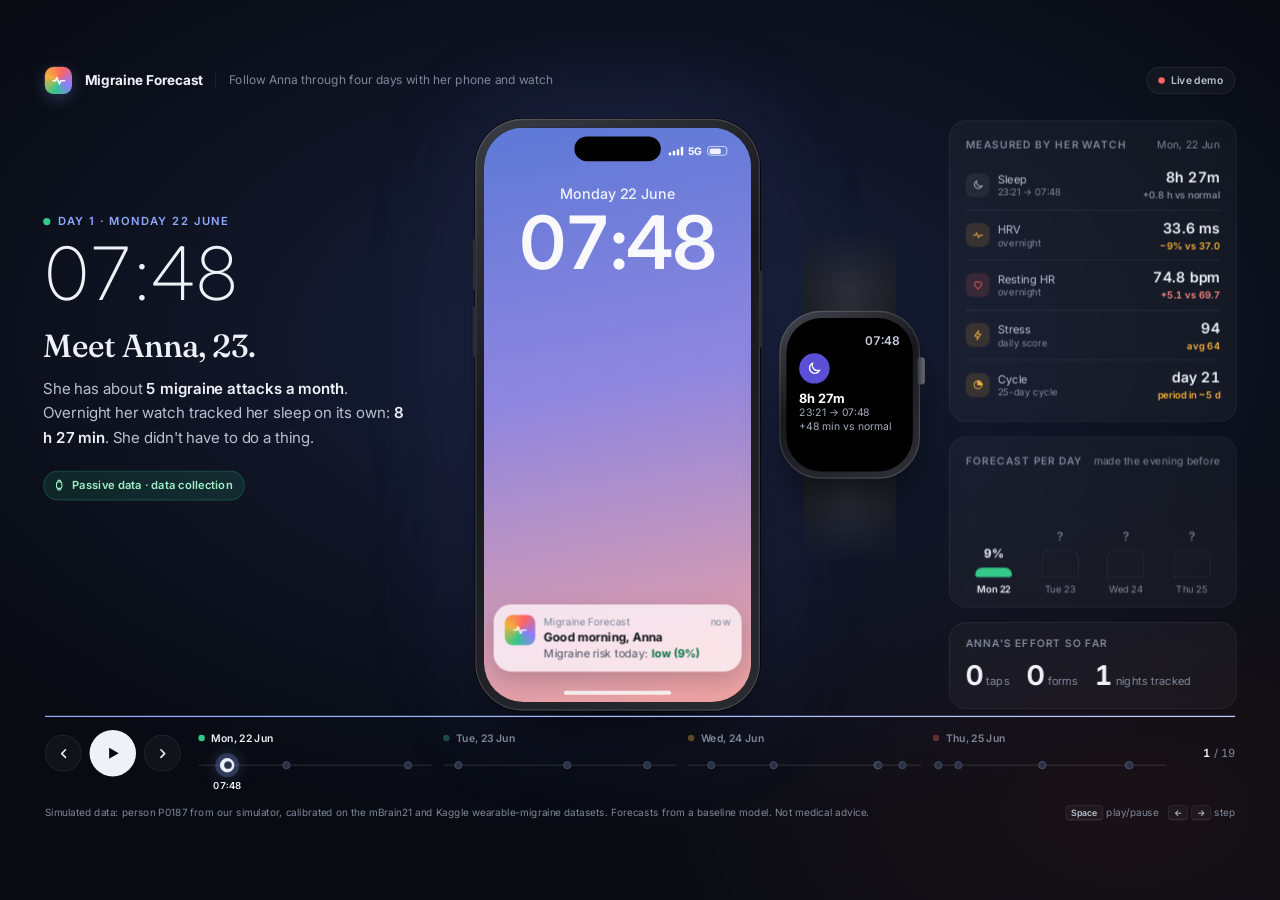
==== demo/index.html @ 8b575ec5 "Add interactive 'follow Anna' live demo (demo/) Four-day story (2026-06-22 to 06-25) of simulated pe" ====
<!DOCTYPE html>
<html lang="en">
<head>
<meta charset="utf-8">
<meta name="viewport" content="width=device-width, initial-scale=1">
<title>Follow Anna – Migraine Forecast demo</title>
<link rel="preconnect" href="https://fonts.googleapis.com">
<link rel="preconnect" href="https://fonts.gstatic.com" crossorigin>
<link href="https://fonts.googleapis.com/css2?family=Inter:wght@300;400;500;600;700;800&family=Fraunces:opsz,wght@9..144,400;9..144,500&display=swap" rel="stylesheet">
<style>
:root {
  /* stage (dark) */
  --bg: #080b12; --panel: rgba(255,255,255,.035); --panel-line: rgba(255,255,255,.08);
  --tx: #eef1f7; --tx-2: #b9c0cf; --tx-3: #7f889b; --accent: #8fa8ff;
  /* risk scale */
  --low: #34c88a; --mod: #f4b13e; --high: #ff6461;
  /* app (light) */
  --app-bg: #f4f5f9; --card: #ffffff; --ink: #11141b; --ink-2: #4b5263; --ink-3: #7c8496; --line: #e7e9f0;
  --brand: #4f63e6; --brand-soft: #e9ecff;
  --low-ink: #0b7247; --low-soft: #def5ea; --mod-ink: #8a5800; --mod-soft: #fdf0d6; --high-ink: #b4231d; --high-soft: #fde4e2;
  --ease: cubic-bezier(.2,.8,.2,1);
  --spring: cubic-bezier(.34,1.4,.5,1);
}
* { box-sizing: border-box; }
html, body { margin: 0; height: 100%; }
body {
  background: radial-gradient(1200px 700px at 50% 38%, #18203a 0%, rgba(8,11,18,0) 70%),
              radial-gradient(800px 500px at 88% 90%, rgba(255,100,97,.07), transparent 70%), var(--bg);
  color: var(--tx); font: 16px/1.45 Inter, -apple-system, BlinkMacSystemFont, "Segoe UI", system-ui, sans-serif;
  overflow: hidden; -webkit-font-smoothing: antialiased;
}
button { font: inherit; color: inherit; }
.i { width: 1em; height: 1em; fill: none; stroke: currentColor; stroke-width: 2; stroke-linecap: round; stroke-linejoin: round; flex: none; }
.num-t { font-variant-numeric: tabular-nums; }

/* ---------- Stage layout (designed at 1600x1000, scaled to fit) ---------- */
#stage {
  position: absolute; left: 50%; top: 50%; width: 1600px; height: 1000px;
  transform: translate(-50%, -50%) scale(var(--s, 1)); display: grid; grid-template-rows: 76px 1fr 168px;
}
header.top { display: flex; align-items: center; gap: 16px; padding: 0 56px; }
.logo { width: 34px; height: 34px; border-radius: 11px; display: grid; place-items: center; font-size: 19px; color: #fff;
  background: conic-gradient(from 200deg, var(--low), var(--mod), var(--high), #8f7bff, var(--low)); box-shadow: 0 6px 20px rgba(143,168,255,.25); }
.logo .i { stroke-width: 2.4; }
.brand { font-weight: 700; font-size: 17px; letter-spacing: -.01em; }
.brand-sub { color: var(--tx-3); font-size: 15px; padding-left: 16px; border-left: 1px solid var(--panel-line); }
.top .spacer { flex: 1; }
.live { display: inline-flex; align-items: center; gap: 8px; font-size: 13px; font-weight: 600; color: var(--tx-2);
  padding: 7px 14px; border-radius: 99px; background: var(--panel); border: 1px solid var(--panel-line); }
.live i { width: 8px; height: 8px; border-radius: 50%; background: var(--high); box-shadow: 0 0 0 0 rgba(255,100,97,.6); animation: pulse 2s infinite; }
@keyframes pulse { 70% { box-shadow: 0 0 0 9px rgba(255,100,97,0); } 100% { box-shadow: 0 0 0 0 rgba(255,100,97,0); } }

main { display: grid; grid-template-columns: 470px 590px 360px; gap: 36px; padding: 0 54px; align-items: center; min-height: 0; }

/* ---------- Narrator ---------- */
.narrator { align-self: start; padding-top: 128px; }
.kicker { display: flex; align-items: center; gap: 10px; font-size: 14px; font-weight: 600; letter-spacing: .12em; text-transform: uppercase; color: var(--accent); }
.kicker .dot { width: 9px; height: 9px; border-radius: 50%; background: var(--c, var(--low)); transition: background .6s; }
.clock { font-size: 92px; font-weight: 200; letter-spacing: -.04em; line-height: 1; margin: 10px 0 22px; font-variant-numeric: tabular-nums; }
.cap-title { font-family: Fraunces, Georgia, serif; font-weight: 500; font-size: 40px; line-height: 1.12; letter-spacing: -.015em; margin: 0 0 16px; text-wrap: balance; }
.cap-body { font-size: 19px; line-height: 1.6; color: var(--tx-2); margin: 0; max-width: 450px; text-wrap: pretty; }
.cap-body b { color: var(--tx); font-weight: 600; }
.tag { display: inline-flex; align-items: center; gap: 8px; margin-top: 26px; padding: 7px 14px 7px 11px; border-radius: 99px; font-size: 14px; font-weight: 600;
  background: rgba(143,168,255,.12); color: #c9d4ff; border: 1px solid rgba(143,168,255,.22); }
.tag.edge { background: rgba(52,200,138,.12); color: #9ff0c9; border-color: rgba(52,200,138,.28); }
.tag .i { font-size: 16px; }
.swap { animation: capIn .7s var(--ease) both; }
.swap.d1 { animation-delay: .06s; } .swap.d2 { animation-delay: .14s; } .swap.d3 { animation-delay: .22s; }
@keyframes capIn { from { opacity: 0; transform: translateY(14px); filter: blur(4px); } to { opacity: 1; transform: none; filter: none; } }

/* ---------- Devices ---------- */
.devices { position: relative; height: 760px; }
.phone {
  position: absolute; left: 34px; top: 10px; width: 356px; height: 740px; border-radius: 60px; padding: 11px;
  background: linear-gradient(145deg, #3a3c44, #17181c 40%, #2a2b31);
  box-shadow: inset 0 0 0 1.5px rgba(255,255,255,.14), 0 0 0 1px #050506, 0 50px 90px -30px rgba(0,0,0,.85), 0 0 140px rgba(110,130,255,.16);
}
.phone::before, .phone::after { content: ""; position: absolute; width: 4px; border-radius: 2px; background: #2c2d33; }
.phone::before { left: -3px; top: 150px; height: 64px; box-shadow: 0 84px 0 #2c2d33; }
.phone::after { right: -3px; top: 190px; height: 96px; }
.screen { position: relative; width: 100%; height: 100%; border-radius: 49px; overflow: hidden; background: #000; isolation: isolate; }
.island { position: absolute; top: 11px; left: 50%; transform: translateX(-50%); width: 108px; height: 31px; border-radius: 20px; background: #000; z-index: 30; }
.layer { position: absolute; inset: 0; display: flex; flex-direction: column; transition: opacity .55s var(--ease), transform .55s var(--ease), filter .55s; }
.layer.enter { opacity: 0; transform: translateY(18px) scale(.985); filter: blur(3px); }
.layer.leave { opacity: 0; transform: scale(.97); filter: blur(3px); }

.watch { position: absolute; right: 0; top: 250px; width: 176px; height: 210px; }
.strap { position: absolute; left: 30px; width: 116px; height: 120px; background: linear-gradient(90deg, #1d1f26, #2b2e38 50%, #1d1f26); }
.strap { -webkit-mask-image: linear-gradient(var(--m)); mask-image: linear-gradient(var(--m)); }
.strap.t { --m: to top, #000 40%, transparent; top: -104px; border-radius: 20px 20px 6px 6px; } .strap.b { --m: to bottom, #000 40%, transparent; bottom: -104px; border-radius: 6px 6px 20px 20px; }
.watch-body { position: absolute; inset: 0; border-radius: 52px; padding: 9px; background: linear-gradient(150deg, #44464e, #18191d 45%, #303137);
  box-shadow: inset 0 0 0 1.5px rgba(255,255,255,.14), 0 30px 60px -20px rgba(0,0,0,.8); }
.crown { position: absolute; right: -6px; top: 58px; width: 9px; height: 34px; border-radius: 4px; background: linear-gradient(90deg, #3a3b42, #6a6c75); }
.wscreen { position: relative; width: 100%; height: 100%; border-radius: 44px; background: #000; overflow: hidden; color: #fff; }
.wl { position: absolute; inset: 0; padding: 18px 16px; display: flex; flex-direction: column; transition: opacity .5s var(--ease), transform .5s var(--ease); }
.wl.enter { opacity: 0; transform: scale(.92); } .wl.leave { opacity: 0; transform: scale(1.04); }
.watch.buzz .watch-body { animation: buzz .5s 2; }
@keyframes buzz { 0%,100% { transform: none; } 20% { transform: translateX(-3px) rotate(-.6deg); } 40% { transform: translateX(3px) rotate(.6deg); } 60% { transform: translateX(-2px); } 80% { transform: translateX(2px); } }
.device-cap { position: absolute; font-size: 12px; color: var(--tx-3); letter-spacing: .1em; text-transform: uppercase; font-weight: 600; }

/* ---------- Signals panel ---------- */
.signals { align-self: center; display: flex; flex-direction: column; gap: 18px; }
.panel { background: var(--panel); border: 1px solid var(--panel-line); border-radius: 22px; padding: 20px 20px 14px; backdrop-filter: blur(10px); }
.panel h3 { margin: 0; font-size: 13px; font-weight: 600; letter-spacing: .1em; text-transform: uppercase; color: var(--tx-3); }
.panel .ph { display: flex; justify-content: space-between; align-items: baseline; margin-bottom: 10px; }
.panel .ph span { font-size: 13px; color: var(--tx-3); }
.srow { display: grid; grid-template-columns: 30px 1fr auto; align-items: center; gap: 10px; padding: 9px 0; border-top: 1px solid var(--panel-line); }
.srow:first-of-type { border-top: 0; }
.srow .ic { width: 30px; height: 30px; border-radius: 9px; display: grid; place-items: center; background: rgba(255,255,255,.06); color: var(--tx-2); font-size: 15px; }
.srow .lab { font-size: 14px; color: var(--tx-2); line-height: 1.25; }
.srow .lab small { display: block; font-size: 12px; color: var(--tx-3); }
.srow .val { text-align: right; font-size: 18px; font-weight: 600; font-variant-numeric: tabular-nums; }
.srow .val small { display: block; font-size: 12px; font-weight: 600; color: var(--tx-3); }
.srow.warn .ic { background: rgba(244,177,62,.14); color: var(--mod); }
.srow.warn .val small { color: var(--mod); }
.srow.bad .ic { background: rgba(255,100,97,.14); color: var(--high); }
.srow.bad .val small { color: #ff8a87; }
.bars4 { display: grid; grid-template-columns: repeat(4, 1fr); gap: 12px; align-items: end; height: 150px; padding-top: 6px; }
.b4 { display: flex; flex-direction: column; align-items: center; gap: 6px; height: 100%; justify-content: flex-end; position: relative; }
.b4 .bar { width: 100%; max-width: 46px; border-radius: 10px 10px 4px 4px; background: var(--c); height: var(--h); transition: height .9s var(--ease), background .6s; min-height: 4px; }
.b4.unk .bar { background: transparent; border: 1.5px dashed rgba(255,255,255,.18); height: 34px; }
.b4 .pv { font-size: 15px; font-weight: 700; font-variant-numeric: tabular-nums; }
.b4.unk .pv { color: var(--tx-3); font-weight: 500; }
.b4 .dl { font-size: 12px; color: var(--tx-3); }
.b4.cur .dl { color: var(--tx); font-weight: 600; }
.b4 .mig { position: absolute; top: -4px; font-size: 11px; font-weight: 700; color: #fff; background: var(--high); border-radius: 99px; padding: 2px 7px; animation: pop .5s var(--spring) both; }
@keyframes pop { from { transform: scale(.4); opacity: 0; } }

/* ---------- Controls / timeline ---------- */
footer.ctl { position: relative; padding: 18px 56px 0; display: flex; flex-direction: column; gap: 14px; }
.prog { position: absolute; left: 56px; right: 56px; top: 0; height: 2px; background: rgba(255,255,255,.07); border-radius: 2px; overflow: hidden; }
.prog i { display: block; height: 100%; width: 0; background: linear-gradient(90deg, var(--accent), #c1ccff); }
.prog i.run { animation: fill var(--dur) linear forwards; }
.paused .prog i.run { animation-play-state: paused; }
@keyframes fill { to { width: 100%; } }
.ctl-row { display: flex; align-items: center; gap: 22px; }
.btns { display: flex; gap: 10px; align-items: center; }
.cbtn { width: 46px; height: 46px; border-radius: 50%; border: 1px solid var(--panel-line); background: var(--panel); display: grid; place-items: center; cursor: pointer; font-size: 19px; color: var(--tx); transition: background .2s, transform .15s; }
.cbtn:hover { background: rgba(255,255,255,.09); } .cbtn:active { transform: scale(.94); }
.cbtn.play { width: 58px; height: 58px; font-size: 22px; background: var(--tx); color: var(--bg); border: 0; }
.cbtn.play:hover { background: #fff; }
.cbtn .i { stroke-width: 2.4; }
.cbtn.play .i { fill: currentColor; stroke: none; }
.timeline { flex: 1; display: grid; grid-template-columns: repeat(4, 1fr); gap: 14px; }
.tday { position: relative; }
.tday .th { display: flex; align-items: center; gap: 8px; font-size: 13px; color: var(--tx-3); font-weight: 600; margin-bottom: 12px; transition: color .3s; }
.tday.on .th { color: var(--tx); }
.tday .th i { width: 8px; height: 8px; border-radius: 50%; background: var(--c); opacity: .35; transition: opacity .4s; }
.tday.known .th i { opacity: 1; }
.track { position: relative; height: 26px; }
.track::before { content: ""; position: absolute; left: 0; right: 0; top: 12px; height: 2px; border-radius: 2px; background: rgba(255,255,255,.09); }
.tdot { position: absolute; top: 4px; width: 18px; height: 18px; margin-left: -9px; border-radius: 50%; border: 0; padding: 0; cursor: pointer; background: transparent; }
.tdot::after { content: ""; position: absolute; inset: 4px; border-radius: 50%; background: #2a3144; border: 1.5px solid #4a5470; transition: all .3s var(--ease); }
.tdot.past::after { background: #8792ad; border-color: #8792ad; }
.tdot.cur::after { inset: 0; background: var(--tx); border-color: var(--tx); box-shadow: 0 0 0 6px rgba(143,168,255,.22), 0 0 22px rgba(143,168,255,.6); }
.tdot:hover::after { border-color: var(--tx); }
.tdot .tl { position: absolute; top: 26px; left: 50%; transform: translateX(-50%); white-space: nowrap; font-size: 12px; color: var(--tx-3); opacity: 0; transition: opacity .2s; pointer-events: none; font-variant-numeric: tabular-nums; }
.tdot.cur .tl, .tdot:hover .tl { opacity: 1; }
.tdot.cur .tl { color: var(--tx); font-weight: 600; }
.count { font-size: 14px; color: var(--tx-3); min-width: 64px; text-align: right; font-variant-numeric: tabular-nums; }
.count b { color: var(--tx); font-weight: 600; }
.foot { display: flex; justify-content: space-between; font-size: 12.5px; color: var(--tx-3); margin-top: 22px; }
.foot kbd { font: 600 11px Inter, sans-serif; border: 1px solid var(--panel-line); border-bottom-width: 2px; border-radius: 5px; padding: 1px 6px; color: var(--tx-2); background: var(--panel); }

/* =================== PHONE UI =================== */
.sb { height: 52px; flex: none; display: flex; justify-content: space-between; align-items: center; padding: 6px 30px 0 34px; font-size: 15px; font-weight: 600; color: var(--ink); }
.sb .r { display: flex; gap: 6px; align-items: center; }
.sb .bat { width: 25px; height: 12px; border-radius: 4px; border: 1.5px solid currentColor; opacity: .9; position: relative; padding: 1.5px; }
.sb .bat::after { content: ""; display: block; height: 100%; width: 72%; border-radius: 2px; background: currentColor; }
.sb .sig { display: flex; gap: 2px; align-items: flex-end; height: 11px; }
.sb .sig i { width: 3px; border-radius: 1px; background: currentColor; }
.dark .sb { color: #fff; }

/* Lock screen */
.lock { background: var(--wall); color: #fff; }
.lock .ld { text-align: center; margin-top: 18px; font-size: 18px; font-weight: 500; opacity: .9; }
.lock .lt { text-align: center; font-size: 92px; font-weight: 600; letter-spacing: -.03em; line-height: 1; margin-top: 2px; font-variant-numeric: tabular-nums; opacity: .95; }
.notifs { margin-top: auto; padding: 0 12px 24px; display: flex; flex-direction: column; gap: 9px; }
.notif { background: rgba(250,250,252,.78); backdrop-filter: blur(24px) saturate(1.6); -webkit-backdrop-filter: blur(24px) saturate(1.6); color: var(--ink);
  border-radius: 22px; padding: 13px 14px; display: grid; grid-template-columns: 38px 1fr; gap: 11px; box-shadow: 0 10px 30px rgba(0,0,0,.18);
  opacity: 0; transform: translateY(-30px) scale(.96); }
.notif.in { animation: nIn .7s var(--spring) forwards; }
@keyframes nIn { to { opacity: 1; transform: none; } }
.notif .ai { width: 38px; height: 38px; border-radius: 10px; display: grid; place-items: center; color: #fff; font-size: 20px;
  background: conic-gradient(from 200deg, var(--low), var(--mod), var(--high), #8f7bff, var(--low)); }
.notif .ai.wapp { background: #1d1f26; }
.notif .nh { display: flex; justify-content: space-between; font-size: 12.5px; color: var(--ink-3); }
.notif b { display: block; font-size: 15px; margin: 1px 0 1px; line-height: 1.25; }
.notif p { margin: 0; font-size: 14px; line-height: 1.35; color: var(--ink-2); }
.notif .hl { color: var(--hc); font-weight: 700; }
.home-ind { width: 134px; height: 5px; border-radius: 3px; background: rgba(255,255,255,.85); margin: 0 auto 9px; flex: none; }
.app .home-ind { background: #11141b; }

/* App chrome */
.app { background: var(--app-bg); color: var(--ink); }
.ac { flex: 1; padding: 4px 16px 0; display: flex; flex-direction: column; gap: 11px; overflow: hidden; }
.ah { display: flex; justify-content: space-between; align-items: center; padding: 2px 4px 2px; }
.ah h2 { margin: 0; font-size: 25px; letter-spacing: -.02em; font-weight: 700; }
.ah p { margin: 1px 0 0; font-size: 13.5px; color: var(--ink-3); }
.avatar { width: 38px; height: 38px; border-radius: 50%; display: grid; place-items: center; font-weight: 700; color: #fff; background: linear-gradient(135deg, #8f7bff, #4f63e6); font-size: 16px; }
.card { flex: none; background: var(--card); border-radius: 22px; padding: 14px 16px; box-shadow: 0 1px 2px rgba(17,20,27,.04), 0 6px 18px rgba(17,20,27,.05); }
.card h4 { margin: 0 0 8px; font-size: 12.5px; font-weight: 600; color: var(--ink-3); text-transform: uppercase; letter-spacing: .07em; display: flex; justify-content: space-between; }
.card h4 span { text-transform: none; letter-spacing: 0; font-weight: 500; }
.tabbar { flex: none; display: flex; padding: 8px 10px 0; background: rgba(255,255,255,.92); border-top: 1px solid var(--line); }
.tabbar div { flex: 1; display: flex; flex-direction: column; align-items: center; gap: 3px; font-size: 10.5px; font-weight: 500; color: #9aa1b1; padding-bottom: 8px; }
.tabbar div .i { font-size: 22px; }
.tabbar div.on { color: var(--brand); font-weight: 600; }

/* Risk levels */
.lvl-low { --c: var(--low); --ci: var(--low-ink); --cs: var(--low-soft); }
.lvl-mod { --c: var(--mod); --ci: var(--mod-ink); --cs: var(--mod-soft); }
.lvl-high { --c: var(--high); --ci: var(--high-ink); --cs: var(--high-soft); }
.pill { display: inline-flex; align-items: center; gap: 6px; padding: 5px 12px; border-radius: 99px; font-size: 13px; font-weight: 700; background: var(--cs); color: var(--ci); }
.pill i { width: 7px; height: 7px; border-radius: 50%; background: var(--c); }

/* Gauge card */
.gcard { display: flex; align-items: center; gap: 12px; padding: 14px 16px 14px 10px; position: relative; overflow: hidden; }
.gside { display: flex; flex-direction: column; align-items: flex-start; gap: 8px; min-width: 0; }
.gcard::before { content: ""; position: absolute; inset: 0; background: radial-gradient(220px 160px at 22% 50%, var(--cs), transparent 70%); opacity: .8; transition: background .8s; }
.gcard > * { position: relative; }
.glab { font-size: 13px; font-weight: 600; color: var(--ink-2); line-height: 1.3; }
.gauge { position: relative; width: 136px; height: 136px; flex: none; }
.gauge svg { width: 136px; height: 136px; }
.g-track { stroke: rgba(17,20,27,.07); }
.g-val { stroke: var(--c); transition: stroke-dasharray 1.3s var(--ease), stroke .8s; }
.g-tick { stroke: #fff; stroke-width: 3; }
.gnum { position: absolute; inset: 0 0 4px; display: flex; align-items: center; justify-content: center; font-size: 44px; font-weight: 700; letter-spacing: -.04em; font-variant-numeric: tabular-nums; color: var(--ink); }
.gnum small { font-size: 19px; font-weight: 600; margin: 12px 0 0 1px; color: var(--ink-2); }
.gctx { font-size: 12.5px; color: var(--ink-3); line-height: 1.35; }

/* Rows */
.drv { display: flex; flex-direction: column; }
.drv .r { display: grid; grid-template-columns: 34px 1fr; gap: 11px; align-items: center; padding: 8px 0; border-top: 1px solid var(--line); }
.drv .r:first-child { border-top: 0; padding-top: 2px; }
.drv .ri { width: 34px; height: 34px; border-radius: 11px; display: grid; place-items: center; background: var(--brand-soft); color: var(--brand); font-size: 17px; }
.drv .ri.hot { background: var(--high-soft); color: var(--high-ink); }
.drv .ri.warm { background: var(--mod-soft); color: var(--mod-ink); }
.drv b { display: block; font-size: 14.5px; line-height: 1.25; }
.drv span { display: block; font-size: 12.5px; color: var(--ink-3); line-height: 1.3; }
.stagger > * { animation: rowIn .6s var(--ease) both; }
.stagger > *:nth-child(1) { animation-delay: .35s; } .stagger > *:nth-child(2) { animation-delay: .5s; }
.stagger > *:nth-child(3) { animation-delay: .65s; } .stagger > *:nth-child(4) { animation-delay: .8s; } .stagger > *:nth-child(5) { animation-delay: .95s; }
@keyframes rowIn { from { opacity: 0; transform: translateX(-10px); } }

.sleepc { display: grid; grid-template-columns: 40px 1fr auto; gap: 12px; align-items: center; }
.sleepc .si { width: 40px; height: 40px; border-radius: 12px; background: #ecebff; color: #5b4fd6; display: grid; place-items: center; font-size: 20px; }
.sleepc b { font-size: 21px; letter-spacing: -.01em; display: block; line-height: 1.1; }
.sleepc span { font-size: 12.5px; color: var(--ink-3); }
.chip { font-size: 12px; font-weight: 700; padding: 4px 9px; border-radius: 99px; background: #eef0f5; color: var(--ink-2); white-space: nowrap; }
.chip.good { background: var(--low-soft); color: var(--low-ink); } .chip.bad { background: var(--high-soft); color: var(--high-ink); }
.sbar { height: 6px; border-radius: 3px; background: #eef0f5; margin-top: 12px; position: relative; }
.sbar i { position: absolute; left: 0; top: 0; bottom: 0; border-radius: 3px; background: linear-gradient(90deg, #8f7bff, #5b4fd6); width: var(--w); animation: grow 1.1s .3s var(--ease) both; }
.sbar em { position: absolute; top: -4px; bottom: -4px; width: 2px; background: var(--ink-2); left: var(--b); border-radius: 1px; }
@keyframes grow { from { width: 0; } }

.strip { display: grid; grid-template-columns: repeat(3, 1fr); gap: 8px; }
.strip > div { border-radius: 14px; padding: 9px 8px 10px; text-align: center; background: var(--cs); }
.strip .d { font-size: 12px; color: var(--ink-2); font-weight: 600; }
.strip .v { font-size: 22px; font-weight: 700; color: var(--ci); font-variant-numeric: tabular-nums; letter-spacing: -.02em; }

/* Plan */
.plan .r { grid-template-columns: 34px 1fr 26px; }
.cbox { width: 26px; height: 26px; border-radius: 9px; border: 2px solid #d5d9e3; display: grid; place-items: center; color: transparent; font-size: 15px; position: relative; transition: all .3s; }
.cbox.sel { background: var(--low); border-color: var(--low); color: #fff; }
.toggle { width: 46px; height: 28px; border-radius: 99px; background: #d5d9e3; position: relative; transition: background .3s; flex: none; }
.toggle::after { content: ""; position: absolute; left: 3px; top: 3px; width: 22px; height: 22px; border-radius: 50%; background: #fff; box-shadow: 0 2px 4px rgba(0,0,0,.2); transition: transform .3s var(--spring); }
.toggle.sel { background: var(--low); } .toggle.sel::after { transform: translateX(18px); }
.riskbar { display: flex; align-items: center; justify-content: space-between; padding: 12px 16px; border-radius: 18px; background: var(--cs); color: var(--ci); font-weight: 700; }
.riskbar big { font-size: 26px; letter-spacing: -.02em; }

/* Check-in */
.prompt { border-left: 0; position: relative; }
.eyebrow { display: inline-flex; align-items: center; gap: 6px; font-size: 12px; font-weight: 600; color: var(--brand); background: var(--brand-soft); padding: 4px 10px; border-radius: 99px; margin-bottom: 10px; }
.prompt .q { font-size: 18px; font-weight: 700; line-height: 1.3; letter-spacing: -.01em; margin: 0 0 12px; }
.opts { display: flex; flex-direction: column; gap: 8px; }
.opt { display: flex; align-items: center; gap: 12px; padding: 8px 14px; border-radius: 15px; background: #f3f4f8; font-weight: 600; font-size: 15px; position: relative; overflow: hidden; transition: background .3s, color .3s; }
.opt .face { width: 22px; height: 22px; border-radius: 50%; background: var(--fc); flex: none; }
.opt.sel { background: var(--brand); color: #fff; }
.thanks { display: flex; align-items: center; gap: 8px; font-size: 13.5px; font-weight: 600; color: var(--low-ink); background: var(--low-soft); border-radius: 14px; padding: 10px 12px; opacity: 0; transform: translateY(8px); transition: all .5s var(--ease); }
.thanks.in { opacity: 1; transform: none; }
.meter { height: 7px; border-radius: 4px; background: #eef0f5; overflow: hidden; margin: 6px 0 10px; }
.meter i { display: block; height: 100%; border-radius: 4px; background: var(--brand); width: var(--w); animation: grow 1s .4s var(--ease) both; }
.mrow { display: flex; justify-content: space-between; font-size: 14px; }
.mrow b { font-variant-numeric: tabular-nums; }

/* Log */
.logged { display: flex; flex-direction: column; align-items: center; text-align: center; padding: 20px 16px 18px; }
.logged .big { width: 84px; height: 84px; border-radius: 50%; background: var(--high); color: #fff; display: grid; place-items: center; font-size: 40px; box-shadow: 0 0 0 10px var(--high-soft); animation: pop .7s var(--spring) both; }
.logged .big .i { stroke-width: 2.6; }
.logged b { font-size: 21px; margin-top: 16px; letter-spacing: -.01em; }
.logged span { font-size: 13.5px; color: var(--ink-3); margin-top: 3px; }
.seg { display: grid; grid-template-columns: repeat(3, 1fr); gap: 6px; }
.seg div, .chips div { position: relative; overflow: hidden; text-align: center; padding: 10px 6px; border-radius: 13px; background: #f3f4f8; font-weight: 600; font-size: 14px; transition: background .3s, color .3s; }
.chips { display: flex; flex-wrap: wrap; gap: 7px; }
.chips div { padding: 8px 13px; border-radius: 99px; }
.seg div.sel, .chips div.sel { background: var(--ink); color: #fff; }
.opt-note { font-size: 12.5px; color: var(--ink-3); margin: 0; text-align: center; }

/* History */
.hist svg { display: block; }
.stats { display: grid; grid-template-columns: 1fr 1fr; gap: 10px; }
.stats .card { padding: 12px 14px; }
.stats b { display: block; font-size: 25px; letter-spacing: -.02em; font-variant-numeric: tabular-nums; }
.stats span { font-size: 12.5px; color: var(--ink-3); line-height: 1.3; display: block; }
.callout { display: flex; gap: 10px; align-items: center; padding: 12px 14px; border-radius: 18px; background: var(--high-soft); color: var(--high-ink); font-size: 13.5px; font-weight: 600; line-height: 1.35; }
.callout .i { font-size: 22px; }
.bar-in { transform-origin: bottom; transform-box: fill-box; animation: barIn .6s var(--ease) both; }
@keyframes barIn { from { transform: scaleY(0); } }

/* Summary */
.hero-n { text-align: center; padding: 22px 16px 18px; }
.hero-n big { display: block; font-size: 64px; font-weight: 800; letter-spacing: -.04em; line-height: 1; color: var(--brand); }
.hero-n span { font-size: 14px; color: var(--ink-2); }

/* Tap ripple */
.ripple { position: absolute; left: 50%; top: 50%; width: 46px; height: 46px; margin: -23px 0 0 -23px; border-radius: 50%; pointer-events: none;
  background: rgba(79,99,230,.35); border: 2px solid rgba(79,99,230,.55); animation: rip .9s var(--ease) forwards; z-index: 3; }
@keyframes rip { 0% { transform: scale(.3); opacity: 1; } 100% { transform: scale(2.3); opacity: 0; } }
.finger { position: absolute; width: 34px; height: 34px; margin: -17px 0 0 -17px; border-radius: 50%; background: rgba(255,255,255,.55); border: 2px solid rgba(17,20,27,.25);
  box-shadow: 0 4px 14px rgba(0,0,0,.25); pointer-events: none; z-index: 40; animation: finger .9s var(--ease) forwards; }
@keyframes finger { 0% { opacity: 0; transform: scale(1.4); } 30% { opacity: 1; transform: scale(1); } 55% { transform: scale(.82); } 100% { opacity: 0; transform: scale(1); } }

/* =================== WATCH UI =================== */
.wt { font-size: 15px; font-weight: 600; text-align: right; color: #c9cede; font-variant-numeric: tabular-nums; }
.wbig { font-size: 50px; font-weight: 600; letter-spacing: -.03em; line-height: 1; font-variant-numeric: tabular-nums; margin-top: 8px; }
.wsm { font-size: 13px; color: #a6adbf; line-height: 1.3; }
.wico { width: 38px; height: 38px; border-radius: 50%; display: grid; place-items: center; font-size: 20px; background: var(--wc, #4f63e6); color: #fff; margin-top: 4px; }
.wtitle { font-size: 16px; font-weight: 700; line-height: 1.2; margin-top: 9px; }
.wring { position: relative; width: 58px; height: 58px; flex: none; }
.wring svg { width: 58px; height: 58px; transform: rotate(-90deg); }
.wring b { position: absolute; inset: 0; display: grid; place-items: center; font-size: 15px; font-weight: 700; font-variant-numeric: tabular-nums; }
.wbtns { display: flex; gap: 6px; margin-top: auto; }
.wbtns div { flex: 1; text-align: center; padding: 8px 0; border-radius: 99px; font-size: 13px; font-weight: 700; background: #2b2d35; position: relative; overflow: hidden; transition: background .3s; }
.wbtns div.go { background: var(--high); }
.wbtns div.sel { background: var(--low); }
.wbtns .ripple { background: rgba(255,255,255,.35); border-color: rgba(255,255,255,.6); }
.zz { color: #a99dff; }

/* ---------- Narrow screens: no scaling, stacked ---------- */
body.narrow { overflow: auto; }
body.narrow #stage { position: static; transform: none; width: auto; height: auto; display: block; padding-bottom: 24px; }
body.narrow header.top { padding: 16px; flex-wrap: wrap; } body.narrow .brand-sub, body.narrow .live { display: none; }
body.narrow main { display: flex; flex-direction: column; padding: 0 16px; gap: 20px; }
body.narrow .narrator { padding-top: 0; }
body.narrow .clock { font-size: 56px; margin: 6px 0 12px; } body.narrow .cap-title { font-size: 28px; } body.narrow .cap-body { font-size: 16px; }
body.narrow .devices { width: 356px; height: 740px; max-width: 100%; } body.narrow .phone { left: 0; top: 0; }
body.narrow .watch, body.narrow .signals { display: none; }
body.narrow footer.ctl { padding: 18px 16px 0; } body.narrow .prog { left: 16px; right: 16px; }
body.narrow .ctl-row { flex-wrap: wrap; } body.narrow .timeline { flex-basis: 100%; order: 3; gap: 6px; } body.narrow .tday .th { font-size: 11px; }
body.narrow .foot { flex-direction: column; gap: 6px; }
@media (prefers-reduced-motion: reduce) { *, *::before, *::after { animation-duration: .01ms !important; transition-duration: .01ms !important; } }
</style>
</head>
<body>
<div id="stage">
  <header class="top">
    <div class="logo"><svg class="i" viewBox="0 0 24 24"><path d="M3 12h4l2-5 4 10 2-5h6"/></svg></div>
    <div class="brand">Migraine Forecast</div>
    <div class="brand-sub">Follow Anna through four days with her phone and watch</div>
    <div class="spacer"></div>
    <div class="live"><i></i>Live demo</div>
  </header>

  <main>
    <section class="narrator" aria-live="polite">
      <div class="kicker swap" id="kicker"></div>
      <div class="clock swap d1" id="clock"></div>
      <h1 class="cap-title swap d2" id="capTitle"></h1>
      <p class="cap-body swap d3" id="capBody"></p>
      <div id="tag"></div>
    </section>

    <section class="devices">
      <div class="phone"><div class="screen" id="screen"><div class="island"></div></div></div>
      <div class="watch" id="watch">
        <div class="strap t"></div><div class="strap b"></div>
        <div class="watch-body"><div class="wscreen" id="wscreen"></div></div><div class="crown"></div>
      </div>
    </section>

    <section class="signals">
      <div class="panel">
        <div class="ph"><h3>Measured by her watch</h3><span id="sigDate"></span></div>
        <div id="sigRows"></div>
      </div>
      <div class="panel">
        <div class="ph"><h3>Forecast per day</h3><span>made the evening before</span></div>
        <div class="bars4" id="bars4"></div>
      </div>
      <div class="panel" style="padding:16px 20px">
        <div class="ph" style="margin:0"><h3>Anna's effort so far</h3></div>
        <div style="display:flex;align-items:baseline;gap:22px;margin-top:6px">
          <div><span id="taps" style="font-size:34px;font-weight:700;letter-spacing:-.02em" class="num-t">0</span> <span style="color:var(--tx-3);font-size:14px">taps</span></div>
          <div><span style="font-size:34px;font-weight:700">0</span> <span style="color:var(--tx-3);font-size:14px">forms</span></div>
          <div><span id="nights" style="font-size:34px;font-weight:700" class="num-t">0</span> <span style="color:var(--tx-3);font-size:14px">nights tracked</span></div>
        </div>
      </div>
    </section>
  </main>

  <footer class="ctl">
    <div class="prog"><i id="prog"></i></div>
    <div class="ctl-row">
      <div class="btns">
        <button class="cbtn" id="prev" aria-label="Previous step"><svg class="i" viewBox="0 0 24 24"><path d="M15 6l-6 6 6 6"/></svg></button>
        <button class="cbtn play" id="play" aria-label="Play"></button>
        <button class="cbtn" id="next" aria-label="Next step"><svg class="i" viewBox="0 0 24 24"><path d="M9 6l6 6-6 6"/></svg></button>
      </div>
      <div class="timeline" id="timeline"></div>
      <div class="count" id="count"></div>
    </div>
    <div class="foot">
      <span>Simulated data: person P0187 from our simulator, calibrated on the mBrain21 and Kaggle wearable-migraine datasets. Forecasts from a baseline model. Not medical advice.</span>
      <span><kbd>Space</kbd> play/pause &nbsp; <kbd>←</kbd> <kbd>→</kbd> step</span>
    </div>
  </footer>
</div>

<script src="anna_data.js"></script>
<script>
/* ================= Data helpers (all numbers come from anna_data.js) ================= */
const P = ANNA.person, H = ANNA.history, F = ANNA.forecast_0624;
const D = Object.fromEntries(ANNA.days.map(d => [d.date, d]));
const DAYS = ["2026-06-22", "2026-06-23", "2026-06-24", "2026-06-25"];
const [D1, D2, D3, D4] = DAYS.map(k => D[k]);

const pct = v => Math.round(v * 100) + "%";
const level = p => p >= 0.4 ? { k: "high", txt: "High" } : p >= 0.15 ? { k: "mod", txt: "Moderate" } : { k: "low", txt: "Low" };
const colorOf = p => `var(--${level(p).k})`;
const pad = n => String(n).padStart(2, "0");
const hm = h => { const m = Math.round(h * 60); return `${Math.floor(m / 60)} h ${pad(m % 60)} min`; };
const clockOf = h => { const m = Math.round((((h % 24) + 24) % 24) * 60) % 1440; return `${pad(Math.floor(m / 60))}:${pad(m % 60)}`; };
const bed = d => clockOf(d.mid - d.sleep / 2), wake = d => clockOf(d.mid + d.sleep / 2);
const mins = t => { const [h, m] = t.split(":").map(Number); return h * 60 + m; };
const addMin = (t, n) => { const m = mins(t) + n; return `${pad(Math.floor(m / 60) % 24)}:${pad(m % 60)}`; };
const dpct = (v, b) => Math.round((v / b - 1) * 100);
const toPeriod = d => P.cycle_length - d.cycle_day + 1;
const fmtDay = (s, o) => new Date(s + "T12:00").toLocaleDateString("en-GB", o);
const baseRate = H.filter(x => x.migraine).length / H.length;
const times = r => (r / baseRate).toFixed(0);
const attacks = H.filter(x => x.migraine), flagged = attacks.filter(x => x.risk >= 0.4);
const falseAlarms = H.filter(x => !x.migraine && x.risk >= 0.4).length;
const trigOrder = Object.entries(P.triggers).sort((a, b) => b[1] - a[1]).map(e => e[0]);
const strongest = trigOrder[0];   // "sleep_debt" for Anna

const ICONS = {
  moon: '<path d="M20 14.5A8 8 0 0 1 9.5 4a8 8 0 1 0 10.5 10.5z"/>',
  heart: '<path d="M12 20s-7-4.4-7-10a4 4 0 0 1 7-2.6A4 4 0 0 1 19 10c0 5.6-7 10-7 10z"/>',
  wave: '<path d="M3 12h4l2-5 4 10 2-5h6"/>',
  down: '<path d="M12 5v14M6 13l6 6 6-6"/>',
  up: '<path d="M12 19V5M6 11l6-6 6 6"/>',
  cycle: '<circle cx="12" cy="12" r="8"/><path d="M12 4a8 8 0 0 1 8 8h-8z" fill="currentColor"/>',
  bolt: '<path d="M13 3L5 14h6l-1 7 8-11h-6z"/>',
  drop: '<path d="M12 3s6 6.5 6 11a6 6 0 0 1-12 0c0-4.5 6-11 6-11z"/>',
  pill: '<path d="M10.5 20.5a5 5 0 0 1-7-7l6-6a5 5 0 0 1 7 7z"/><path d="M8.5 8.5l7 7"/>',
  bed: '<path d="M3 18V7M3 14h18v4M21 14v-2a3 3 0 0 0-3-3h-7v5"/><circle cx="7" cy="11" r="1.5"/>',
  cal: '<rect x="4" y="5" width="16" height="15" rx="2"/><path d="M4 10h16M9 3v4M15 3v4"/>',
  check: '<path d="M5 12.5l4.5 4.5L19 7.5"/>',
  bell: '<path d="M6 16v-5a6 6 0 0 1 12 0v5l1.5 2h-15zM10 20a2 2 0 0 0 4 0"/>',
  battery: '<rect x="3" y="8" width="16" height="9" rx="2"/><path d="M21 11v3M7 15V10M10 15V10"/>',
  watch: '<rect x="7" y="6" width="10" height="12" rx="3"/><path d="M9 6l1-3h4l1 3M9 18l1 3h4l1-3"/>',
  wind: '<path d="M3 9h11a3 3 0 1 0-3-3M3 15h15a3 3 0 1 1-3 3"/>',
  steps: '<path d="M7 3c2 0 2.5 3 2 6s-3 3-3.5 0S5 3 7 3zM15 8c2 0 2.5 3 2 6s-3 3-3.5 0S13 8 15 8zM5.5 13h3M13.5 18h3"/>',
  spark: '<path d="M12 3l1.8 5.2L19 10l-5.2 1.8L12 17l-1.8-5.2L5 10l5.2-1.8z"/>',
  home: '<path d="M4 11l8-7 8 7v9h-5v-6H9v6H4z"/>',
  chart: '<path d="M4 20V11M10 20V5M16 20v-6M2 20h20"/>',
  pen: '<path d="M4 20h4L19 9l-4-4L4 16z"/>',
  hand: '<path d="M9 11V5a1.5 1.5 0 0 1 3 0v5M12 10V4a1.5 1.5 0 0 1 3 0v6M15 10V6a1.5 1.5 0 0 1 3 0v8a6 6 0 0 1-6 6h-1a6 6 0 0 1-5-3l-2.5-4a1.5 1.5 0 0 1 2.5-1.6L9 13"/>',
  play: '<path d="M7 4.5v15l13-7.5z"/>',
  pause: '<rect x="6" y="4.5" width="4.2" height="15" rx="1.2"/><rect x="13.8" y="4.5" width="4.2" height="15" rx="1.2"/>',
  user: '<circle cx="12" cy="8" r="4"/><path d="M4 21a8 8 0 0 1 16 0"/>',
};
const ic = n => `<svg class="i" viewBox="0 0 24 24">${ICONS[n]}</svg>`;

/* Drivers shown in the app = Anna's own deviations from her 14-day baseline */
function drivers(d) {
  const out = [], sl = d.sleep - d.base_sleep, h = dpct(d.hrv, d.base_hrv), r = d.rhr - d.base_rhr, tp = toPeriod(d);
  if (sl <= -1) out.push({ i: "moon", c: "hot", t: `Short night: ${hm(d.sleep)}`, s: `${hm(-sl)} below your normal · your strongest trigger` });
  if (h <= -5) out.push({ i: "down", c: h <= -10 ? "hot" : "warm", t: `HRV ${-h}% below your normal`, s: `${d.hrv} ms vs ${d.base_hrv.toFixed(1)} ms (14-day average)` });
  if (tp <= 4) out.push({ i: "cycle", c: "hot", t: `Period expected in ~${tp} days`, s: `Day ${d.cycle_day} of ${P.cycle_length} · a strong trigger for you` });
  if (r >= 2) out.push({ i: "up", c: "warm", t: `Resting heart rate +${r.toFixed(1)} bpm`, s: `${d.rhr} bpm vs ${d.base_rhr.toFixed(1)} bpm normally` });
  return out.slice(0, 3);
}

/* ================= Phone screens ================= */
const statusBar = t => `<div class="sb"><span>${t}</span><span class="r"><span class="sig"><i style="height:4px"></i><i style="height:6px"></i><i style="height:8px"></i><i style="height:11px"></i></span><b style="font-size:13px">5G</b><span class="bat"></span></span></div>`;
const tabbar = on => `<div class="tabbar">${[["home", "Today"], ["chart", "History"], ["pen", "Check-in"], ["spark", "Insights"]]
  .map(([i, l]) => `<div class="${l === on ? "on" : ""}">${ic(i)}${l}</div>`).join("")}</div><div class="home-ind" style="margin-top:4px"></div>`;
const appShell = (s, title, sub, body, tab) => `<div class="layer app">${statusBar(s.time)}<div class="ac">
  <div class="ah"><div><h2>${title}</h2><p>${sub}</p></div><div class="avatar">A</div></div>${body}</div>${tabbar(tab)}</div>`;
const greet = t => mins(t) < 720 ? "Good morning" : mins(t) < 1080 ? "Good afternoon" : "Good evening";
const dayLong = s => fmtDay(s.day, { weekday: "long", day: "numeric", month: "long" });

let lastRisk = 0;
const ARC = 2 * Math.PI * 70 * 0.75, CIRC = 2 * Math.PI * 70;
function gaugeCard(label, risk, ctx) {
  const L = level(risk), tick = p => { const a = (135 + 270 * p) * Math.PI / 180; return `<line class="g-tick" x1="${100 + 62 * Math.cos(a)}" y1="${100 + 62 * Math.sin(a)}" x2="${100 + 78 * Math.cos(a)}" y2="${100 + 78 * Math.sin(a)}"/>`; };
  return `<div class="card gcard lvl-${L.k}">
    <div class="gauge"><svg viewBox="0 0 200 200">
      <circle class="g-track" cx="100" cy="100" r="70" fill="none" stroke-width="15" stroke-linecap="round" stroke-dasharray="${ARC} ${CIRC}" transform="rotate(135 100 100)"/>
      <circle class="g-val" cx="100" cy="100" r="70" fill="none" stroke-width="15" stroke-linecap="round" data-to="${risk}" style="stroke-dasharray:${Math.max(lastRisk * ARC, 0.1)} ${CIRC}" transform="rotate(135 100 100)"/>
      ${tick(0.15)}${tick(0.4)}</svg>
      <div class="gnum"><span class="cnt" data-from="${lastRisk}" data-to="${risk}">${Math.round(lastRisk * 100)}</span><small>%</small></div></div>
    <div class="gside"><div class="glab">${label}</div><span class="pill"><i></i>${L.txt} risk</span>
    ${ctx ? `<div class="gctx">${ctx}</div>` : ""}</div></div>`;
}
const ctxLine = r => r / baseRate >= 1.5 ? `About ${times(r)}× your usual daily risk (${pct(baseRate)})` : `Your usual daily risk is ${pct(baseRate)}`;
const drvCard = (title, d, sub = "") => `<div class="card"><h4>${title}<span>${sub}</span></h4><div class="drv stagger">${drivers(d).map(x =>
  `<div class="r"><div class="ri ${x.c}">${ic(x.i)}</div><div><b>${x.t}</b><span>${x.s}</span></div></div>`).join("")}</div></div>`;
function sleepCard(d) {
  const diff = d.sleep - d.base_sleep, m = Math.round(Math.abs(diff) * 60);
  const lbl = m < 10 ? "On your normal" : `${diff > 0 ? "+" : "−"}${m >= 60 ? hm(Math.abs(diff)) : m + " min"}`;
  return `<div class="card"><h4>Last night<span>auto-tracked</span></h4><div class="sleepc"><div class="si">${ic("moon")}</div>
    <div><b>${hm(d.sleep)}</b><span>${bed(d)} → ${wake(d)}</span></div>
    <span class="chip ${diff <= -1 ? "bad" : diff >= 0 ? "good" : ""}">${lbl}</span></div>
    <div class="sbar" style="--w:${d.sleep / 10 * 100}%;--b:${d.base_sleep / 10 * 100}%"><i></i><em title="your normal"></em></div></div>`;
}
const stripCard = () => `<div class="card"><h4>Next 3 days</h4><div class="strip stagger">${[F.p1, F.p2, F.p3].map((p, i) =>
  `<div class="lvl-${level(p).k}"><div class="d">${i ? fmtDay(new Date(new Date(F.date + "T12:00").getTime() + (i + 1) * 864e5).toISOString().slice(0, 10), { weekday: "short" }) : "Tomorrow"}</div><div class="v">${pct(p)}</div></div>`).join("")}</div></div>`;

const SCREENS = {
  lock(s, v) {
    return `<div class="layer lock dark" style="--wall:${v.night ? "linear-gradient(170deg,#0d1030 0%,#1d1747 45%,#3a1d4a 100%)" : "linear-gradient(170deg,#5d79d6 0%,#8f86e0 45%,#f0a3a0 100%)"}">
      ${statusBar("")}<div class="ld">${dayLong(s)}</div><div class="lt">${s.time}</div>
      <div class="notifs">${v.notifs.map(n => `<div class="notif"><div class="ai ${n.watch ? "wapp" : ""}">${ic(n.icon || "wave")}</div><div>
        <div class="nh"><span>${n.app || "Migraine Forecast"}</span><span>now</span></div><b>${n.title}</b><p>${n.body}</p></div></div>`).join("")}</div>
      <div class="home-ind"></div></div>`;
  },
  today(s, v) {
    const label = v.label || `Migraine risk · ${v.when}`;
    const cards = v.cards.map(c => c === "sleep" ? sleepCard(v.d) : c === "strip" ? stripCard() : drvCard(v.drvTitle, v.d, v.drvSub)).join("");
    return appShell(s, greet(s.time) + ", Anna", dayLong(s), gaugeCard(label, v.risk, ctxLine(v.risk)) + cards, "Today");
  },
  plan(s, v) {
    const items = [["bed", "Bed by 22:30 tonight", `Sleep loss is your strongest trigger`],
      ["drop", "Drink water, don't skip meals", "Easy wins on a high-risk day"],
      ["pill", "Keep medication at hand", "Treat early if it starts"],
      ["cal", "Lighten tomorrow morning", "Move what can wait"]];
    return appShell(s, "Plan for tomorrow", "Personal, based on your triggers",
      `<div class="riskbar lvl-${level(v.risk).k}"><span>${fmtDay(D4.date, { weekday: "long" })} · ${level(v.risk).txt} risk</span><big>${pct(v.risk)}</big></div>
      <div class="card"><h4>Prepare tonight</h4><div class="drv plan stagger">${items.map(([i, t, sub], k) =>
        `<div class="r"><div class="ri">${ic(i)}</div><div><b>${t}</b><span>${sub}</span></div><div class="cbox" id="pl${k}">${ic("check")}</div></div>`).join("")}</div></div>
      <div class="card" style="display:flex;align-items:center;gap:12px"><div class="ri" style="width:34px;height:34px;border-radius:11px;display:grid;place-items:center;background:var(--brand-soft);color:var(--brand)">${ic("bell")}</div>
        <div style="flex:1"><b style="font-size:14.5px">Wind-down reminder</b><div style="font-size:12.5px;color:var(--ink-3)">Tonight at 22:00</div></div><div class="toggle" id="tgl"></div></div>`, "Today");
  },
  checkin(s, v) {
    const faces = { Great: "#34c88a", Fine: "#9bd8b9", "A bit off": "#f4b13e", Bad: "#ff8a6b", Migraine: "#ff6461" };
    return appShell(s, "Check-in", "Takes two seconds",
      `<div class="card prompt"><div class="eyebrow">${ic(v.whyIcon)}${v.why}</div><p class="q">${v.q}</p>
        <div class="opts">${Object.keys(faces).map(o => `<div class="opt" data-o="${o}"><span class="face" style="--fc:${faces[o]}"></span>${o}</div>`).join("")}</div></div>
      <div class="thanks" id="thx">${ic("check")}${v.thanks}</div>
      <div class="stats"><div class="card"><b>${v.nights} / ${v.nights}</b><span>nights tracked by the watch</span></div>
        <div class="card"><b>${v.checkins} / ${v.nights}</b><span>check-ins this week</span></div></div>`, "Check-in");
  },
  log(s, v) {
    return appShell(s, "Migraine", dayLong(s),
      `<div class="card logged"><div class="big">${ic("check")}</div><b>Migraine logged · ${v.at}</b><span>Confirmed with one tap on your watch</span></div>
      <div class="card"><h4>Intensity<span>optional</span></h4><div class="seg">${["Mild", "Moderate", "Severe"].map(x => `<div data-o="${x}">${x}</div>`).join("")}</div></div>
      <div class="card"><h4>Medication<span>optional</span></h4><div class="chips">${["Triptan", "Ibuprofen", "Paracetamol", "None"].map(x => `<div data-o="${x}">${x}</div>`).join("")}</div></div>
      <p class="opt-note">Add details now or later — the log is already saved.</p>`, "Check-in");
  },
  history(s) {
    const W = 298, Hh = 200, l = 26, b = 20, t = 18, iw = W - l - 6, ih = Hh - t - b, n = H.length, bw = iw / n;
    const y = v => t + ih - v * ih;
    let g = [0.15, 0.4].map(v => `<line x1="${l}" x2="${W - 4}" y1="${y(v)}" y2="${y(v)}" stroke="#e7e9f0" stroke-dasharray="3 3"/><text x="${l - 5}" y="${y(v) + 3.5}" font-size="9.5" text-anchor="end" fill="#7c8496">${pct(v)}</text>`).join("");
    H.forEach((r, i) => {
      const x = l + i * bw, last = i === n - 1;
      if (r.risk != null) g += `<rect class="bar-in" style="animation-delay:${(.2 + i * .018).toFixed(2)}s" x="${x + 1}" y="${y(r.risk)}" width="${bw - 2}" height="${Math.max(ih * r.risk, 1.5)}" rx="2" fill="${colorOf(r.risk)}" opacity="${last ? 1 : .55}"/>`;
      if (r.migraine) g += `<circle cx="${x + bw / 2}" cy="${y(r.risk) - 7}" r="4" fill="#11141b" stroke="#fff" stroke-width="1.5"/>`;
      if (i % 14 === 3) g += `<text x="${x + bw / 2}" y="${Hh - 5}" font-size="9.5" text-anchor="middle" fill="#7c8496">${fmtDay(r.date, { day: "numeric", month: "short" })}</text>`;
    });
    const lx = l + (n - 1) * bw + bw / 2, lr = H[n - 1].risk;
    g += `<text x="${lx - 8}" y="${y(lr) - 15}" font-size="11" font-weight="700" text-anchor="end" fill="#b4231d">${pct(lr)} · Thu</text>`;
    g += `<line x1="${l}" x2="${W - 4}" y1="${y(0)}" y2="${y(0)}" stroke="#d5d9e3"/>`;
    return appShell(s, "History", "Forecast vs. logged attacks, 6 weeks",
      `<div class="callout">${ic("check")}<span>Wednesday evening the forecast put Thursday at ${pct(F.p1)}. The migraine came at 14:10.</span></div>
      <div class="card hist" style="padding:12px 10px 8px"><h4 style="padding:0 6px">Forecast risk<span>● = logged migraine</span></h4><svg width="${W}" height="${Hh}">${g}</svg></div>
      <div class="stats stagger"><div class="card"><b>${flagged.length} of ${attacks.length}</b><span>attacks flagged high the evening before</span></div>
        <div class="card"><b>${falseAlarms}</b><span>high-risk day${falseAlarms === 1 ? "" : "s"} without an attack</span></div></div>`, "History");
  },
  summary(s, v) {
    return appShell(s, "Your week", "22–25 June",
      `<div class="card hero-n"><big class="num-t">${v.taps}</big><span>taps from Anna — that's all it took</span></div>
      <div class="card"><div class="drv stagger">
        <div class="r"><div class="ri">${ic("watch")}</div><div><b>${DAYS.length} of ${DAYS.length} nights tracked</b><span>Sleep, HRV and resting heart rate, passively</span></div></div>
        <div class="r"><div class="ri">${ic("pen")}</div><div><b>2 one-tap check-ins</b><span>Asked only when they help the forecast</span></div></div>
        <div class="r"><div class="ri hot">${ic("hand")}</div><div><b>1 attack confirmed from the watch</b><span>Auto-detected, confirmed in one tap</span></div></div>
        <div class="r"><div class="ri warm">${ic("bell")}</div><div><b>Warned ${v.ahead} ahead</b><span>Enough time to prepare</span></div></div>
      </div></div>`, "Insights");
  },
};

/* ================= Watch screens ================= */
const wring = (p, size = 66) => { const r = 27, c = 2 * Math.PI * r; return `<div class="wring"><svg viewBox="0 0 66 66"><circle cx="33" cy="33" r="${r}" fill="none" stroke="#2b2d35" stroke-width="7"/>
  <circle cx="33" cy="33" r="${r}" fill="none" stroke="${colorOf(p)}" stroke-width="7" stroke-linecap="round" stroke-dasharray="${p * c} ${c}"/></svg><b>${pct(p)}</b></div>`; };
const WATCH = {
  face: (s, v) => `<div class="wt">${fmtDay(s.day, { weekday: "short", day: "numeric" })}</div><div class="wbig">${s.time}</div>
    <div style="display:flex;align-items:center;gap:8px;margin-top:auto">${wring(v.risk)}<div class="wsm">${v.when}<br><b style="color:#fff;font-size:14px">${level(v.risk).txt}</b></div></div>`,
  sleep: (s, v) => `<div class="wt">${s.time}</div><div class="wico" style="--wc:#5b4fd6">${ic("moon")}</div>
    <div class="wtitle">${hm(v.d.sleep).replace(" min", "m").replace(" h", "h")}</div><div class="wsm">${bed(v.d)} → ${wake(v.d)}<br>${v.note}</div>`,
  nudge: (s, v) => `<div class="wt">${s.time}</div><div class="wico" style="--wc:${v.color}">${ic(v.icon)}</div><div class="wtitle">${v.title}</div><div class="wsm" style="margin-top:4px">${v.body}</div>`,
  alert: (s, v) => `<div class="wt">${s.time}</div><div style="display:flex;justify-content:center;margin-top:6px">${wring(v.risk)}</div>
    <div class="wtitle" style="text-align:center;margin-top:8px">High risk tomorrow</div><div class="wsm" style="text-align:center">Open your plan</div>`,
  ask: (s, v) => `<div class="wt">${s.time}</div><div class="wtitle" style="margin-top:2px">Migraine starting?</div>
    <div class="wsm" style="margin-top:4px">Activity dropped and heart rate is up.</div><div class="wbtns"><div class="go" id="wyes">Log it</div><div>No</div></div>`,
  logged: (s, v) => `<div class="wt">${s.time}</div><div class="wico" style="--wc:var(--high);margin-top:10px">${ic("check")}</div><div class="wtitle">Logged ${v.at}</div><div class="wsm">Feel better, Anna.</div>`,
};

/* ================= Story ================= */
const T1 = wake(D1), T2 = wake(D2), T3 = wake(D3), T4 = wake(D4);
const sleepDiff = d => { const m = Math.round((d.sleep - d.base_sleep) * 60); return `${m >= 0 ? "+" : "−"}${Math.abs(m) >= 60 ? hm(Math.abs(m) / 60) : Math.abs(m) + " min"} vs normal`; };
const midShift = Math.round((D["2026-06-21"].mid - D2.mid) * 60);
const STEPS = [
  { day: D1.date, time: T1, tag: ["watch", "Passive data", 1], reveal: D1.date, dur: 8500,
    title: "Meet Anna, 23.",
    body: `She has about <b>${Math.round(P.attacks_per_month)} migraine attacks a month</b>. Overnight her watch tracked her sleep on its own: <b>${hm(D1.sleep)}</b>. She didn't have to do a thing.`,
    screen: ["lock", { notifs: [{ title: "Good morning, Anna", body: `Migraine risk today: <span class="hl" style="--hc:var(--low-ink)">low (${pct(D1.risk)})</span>` }] }],
    watch: ["sleep", { d: D1, note: sleepDiff(D1) }] },
  { day: D1.date, time: addMin(T1, 4), tag: ["wave", "Forecast"], dur: 9000,
    title: `A calm Monday: ${pct(D1.risk)} risk.`,
    body: `The forecast compares Anna to <b>her own baseline</b> — the last 14 days of sleep, HRV and resting heart rate. A few signals are a little off, but nothing that worries the model.`,
    screen: ["today", { when: "today", risk: D1.risk, d: D1, cards: ["sleep", "drv"], drvTitle: "Signals we're watching", drvSub: "vs. normal" }],
    watch: ["face", { risk: D1.risk, when: "Today" }] },
  { day: D1.date, time: "12:30", tag: ["hand", "One-tap input", 1], dur: 8000, taps: [["phone", '.opt[data-o="Fine"]', 1500]], thanks: 2300,
    title: "One question. Two seconds.",
    body: `Instead of a long diary, the app asks a single question a day. These tiny self-reports turn raw sensor data into <b>labels the model can learn from</b>.`,
    screen: ["checkin", { why: "Daily check-in", whyIcon: "pen", q: "How are you feeling right now?", thanks: "Thanks! That's today's check-in done.", nights: 1, checkins: 1 }],
    watch: ["face", { risk: D1.risk, when: "Today" }] },
  { day: D1.date, time: "22:05", tag: ["battery", "Nudge", 1], reveal: D2.date, dur: 8500, buzz: 1200,
    title: `Evening forecast: ${pct(D2.risk)} for Tuesday.`,
    body: `Every evening Anna sees tomorrow's risk. Her watch reminds her to charge before bed — <b>a night without the watch is a night without data</b>.`,
    screen: ["today", { when: "tomorrow", risk: D2.risk, d: D1, cards: ["drv"], drvTitle: "Signals we're watching", drvSub: "today vs. normal" }],
    watch: ["nudge", { icon: "battery", color: "#34c88a", title: "Charge me now", body: "So I'm ready to track tonight's sleep." }] },

  { day: D2.date, time: T2, tag: ["moon", "Passive data", 1], dur: 8500,
    title: "Tuesday: her sleep shifts.",
    body: `Asleep around <b>${bed(D2)}</b>, up at <b>${wake(D2)}</b>: her sleep midpoint moved <b>${hm(midShift / 60)}</b> earlier than at the weekend. Irregular sleep timing is one of Anna's personal triggers.`,
    screen: ["lock", { notifs: [{ title: `Low risk today (${pct(D2.risk)})`, body: `You slept ${hm(D2.sleep)}. Your sleep schedule shifted. Try to keep bedtime steady tonight.` }] }],
    watch: ["sleep", { d: D2, note: `Midpoint ${hm(midShift / 60).replace(" min", "m").replace(" h", "h")} earlier` }] },
  { day: D2.date, time: "15:20", tag: ["bolt", "Nudge", 1], dur: 8000, buzz: 900,
    title: "Stress stays high.",
    body: `Her stress score is <b>${D2.stress}/100</b> today versus a 14-day average of <b>${Math.round(D2.base_stress)}</b> — the second high-stress day in a row. The app nudges gently; it doesn't nag.`,
    screen: ["lock", { notifs: [{ icon: "wind", title: "Busy afternoon?", body: "Your stress level has been high today. A 2-minute breathing break can help." }] }],
    watch: ["nudge", { icon: "wind", color: "#3aa7c9", title: "Time to breathe", body: "1 minute · tap to start" }] },
  { day: D2.date, time: "21:40", tag: ["wave", "Forecast"], reveal: D3.date, dur: 9500,
    title: `Wednesday: ${pct(D3.risk)}, moderate.`,
    body: `The trend is turning. HRV is <b>${-dpct(D2.hrv, D2.base_hrv)}% below</b> her baseline, resting heart rate is up <b>${(D2.rhr - D2.base_rhr).toFixed(1)} bpm</b>, and her period is about <b>${toPeriod(D2)} days</b> away.`,
    screen: ["today", { when: "tomorrow", risk: D3.risk, d: D2, cards: ["drv"], drvTitle: "Why it's going up", drvSub: "top drivers" }],
    watch: ["face", { risk: D3.risk, when: "Tomorrow" }] },

  { day: D3.date, time: T3, tag: ["heart", "Passive data", 1], dur: 9000,
    title: "A long night, but HRV keeps falling.",
    body: `${hm(D3.sleep)} of sleep — yet HRV dropped to <b>${D3.hrv} ms</b>, ${-dpct(D3.hrv, D3.base_hrv)}% below her normal, and resting heart rate is <b>${D3.rhr} bpm</b> (+${(D3.rhr - D3.base_rhr).toFixed(1)}). Her body is under strain.`,
    screen: ["today", { when: "today", risk: D3.risk, d: D3, cards: ["sleep", "drv"], drvTitle: "Why", drvSub: "vs. normal" }],
    watch: ["sleep", { d: D3, note: sleepDiff(D3) }] },
  { day: D3.date, time: "12:15", tag: ["hand", "One-tap input", 1], dur: 8500, taps: [["phone", '.opt[data-o="A bit off"]', 1600]], thanks: 2400,
    title: "It asks when it matters.",
    body: `When the signals are ambiguous, one well-timed question beats another sensor. Anna answers in <b>one tap</b> — and tonight's forecast gets sharper.`,
    screen: ["checkin", { why: "Asked because your HRV dropped", whyIcon: "down", q: "Your HRV dropped last night. How do you feel?", thanks: "Thanks! Tonight's forecast uses this.", nights: 3, checkins: 2 }],
    watch: ["face", { risk: D3.risk, when: "Today" }] },
  { day: D3.date, time: "20:30", tag: ["bell", "Early warning"], reveal: D4.date, dur: 9000, buzz: 900,
    title: "The warning.",
    body: `The evening forecast for Thursday jumps to <b>${pct(F.p1)}</b>, about <b>${times(F.p1)}× her usual daily risk</b>. Anna hears about it the evening before, while there is still time to act.`,
    screen: ["lock", { night: true, notifs: [{ title: `High migraine risk tomorrow (${pct(F.p1)})`, body: "Tap to see why, and how to prepare tonight." }] }],
    watch: ["alert", { risk: F.p1 }] },
  { day: D3.date, time: "20:31", tag: ["spark", "Explainable"], dur: 10000,
    title: "Not a black box.",
    body: `The top drivers are Anna's own deviations from baseline, in plain language: <b>HRV down ${-dpct(D3.hrv, D3.base_hrv)}%</b>, <b>period in ~${toPeriod(D3)} days</b>, <b>resting HR +${(D3.rhr - D3.base_rhr).toFixed(1)} bpm</b>. Friday already looks calmer.`,
    screen: ["today", { when: "tomorrow", risk: F.p1, d: D3, cards: ["strip", "drv"], drvTitle: "Why", drvSub: "top drivers" }],
    watch: ["alert", { risk: F.p1 }] },
  { day: D3.date, time: "20:33", tag: ["check", "Actionable", 1], dur: 9000, taps: [["phone", "#pl2", 1900], ["phone", "#tgl", 3300]],
    title: "From warning to action.",
    body: `Concrete steps for tonight. Sleep loss is <b>Anna's strongest trigger</b>, so an early night tops the list. She packs her medication and sets a wind-down reminder.`,
    screen: ["plan", { risk: F.p1 }],
    watch: ["alert", { risk: F.p1 }] },
  { day: D3.date, time: "22:30", tag: ["watch", "Nudge", 1], dur: 8000, buzz: 900,
    title: "One more nudge: keep the watch on.",
    body: `Tonight's sleep is the biggest unknown in tomorrow's forecast. A gentle reminder keeps the data flowing — <b>no data, no forecast</b>.`,
    screen: ["lock", { night: true, notifs: [{ icon: "watch", watch: true, app: "Watch", title: "Wear your watch tonight", body: "Tonight's sleep matters most for tomorrow's forecast." }] }],
    watch: ["nudge", { icon: "moon", color: "#5b4fd6", title: "Wear me tonight", body: "I'll track your sleep." }] },

  { day: D4.date, time: T4, tag: ["moon", "Passive data", 1], dur: 9000,
    title: "A short night.",
    body: `Despite the plan, Anna fell asleep around <b>${bed(D4)}</b> and woke at <b>${wake(D4)}</b>: just <b>${hm(D4.sleep)}</b>, ${hm(D4.base_sleep - D4.sleep)} below her normal. The watch caught it without a single tap.`,
    screen: ["lock", { night: true, notifs: [{ title: `High risk today (${pct(F.p1)})`, body: `Short night: ${hm(D4.sleep)}. Take it easy and keep your medication close.` }] }],
    watch: ["sleep", { d: D4, note: sleepDiff(D4) }] },
  { day: D4.date, time: "07:30", tag: ["wave", "Forecast"], dur: 9000,
    title: "She starts the day prepared.",
    body: `Medication in her bag, a lighter morning, water on her desk. The forecast can't prevent every attack — but it <b>takes away the surprise</b>.`,
    screen: ["today", { when: "today", label: "Risk today · forecast from last night", risk: F.p1, d: D4, cards: ["sleep", "drv"], drvTitle: "Signals this morning", drvSub: "vs. your normal" }],
    watch: ["face", { risk: F.p1, when: "Today" }] },
  { day: D4.date, time: "14:10", tag: ["hand", "Auto-detected", 1], dur: 8500, buzz: 600, taps: [["watch", "#wyes", 2600]], watchAfter: 3300,
    title: "The migraine arrives.",
    body: `Her watch notices the change and asks. Anna confirms <b>with one tap on her wrist</b> — no app to open, no form to fill in.`,
    screen: ["lock", { notifs: [{ icon: "watch", watch: true, app: "Watch", title: "Migraine starting?", body: "Your activity dropped and your heart rate is up. Confirm on your watch." }] }],
    watch: ["ask", {}], marksAttack: true },
  { day: D4.date, time: "14:11", tag: ["pen", "Optional details", 1], dur: 8500, taps: [["phone", '.seg [data-o="Moderate"]', 1800], ["phone", '.chips [data-o="Triptan"]', 3000]],
    title: "Details only if she wants.",
    body: `Intensity and medication are optional and can be added later. Every confirmed attack <b>makes her personal model sharper</b>.`,
    screen: ["log", { at: "14:10" }],
    watch: ["logged", { at: "14:10" }] },
  { day: D4.date, time: "21:00", tag: ["check", "Outcome"], dur: 11000,
    title: "The forecast saw it coming.",
    body: `Wednesday evening the model put Thursday at <b>${pct(F.p1)}</b>. Over the last six weeks, <b>${flagged.length} of Anna's ${attacks.length} logged attacks</b> were flagged as high risk the evening before, with ${falseAlarms} false alarm${falseAlarms === 1 ? "" : "s"}.`,
    screen: ["history", {}],
    watch: ["face", { risk: F.p2, when: "Friday" }] },
  { day: D4.date, time: "21:05", tag: ["spark", "Our edge", 1], dur: 12000,
    title: "A week of data, almost effortlessly.",
    body: `Passive watch signals, one-tap check-ins, auto-detected attacks to confirm. <b>Better data means better forecasts</b> — and that's the bottleneck we're solving.`,
    screen: ["summary", {}],
    watch: ["face", { risk: F.p2, when: "Friday" }] },
];
// Derived values for the finale
const tapsBefore = i => STEPS.slice(0, i).reduce((a, s) => a + (s.taps ? s.taps.length : 0), 0);
const warnStep = STEPS.find(s => s.time === "20:30"), attackStep = STEPS.find(s => s.marksAttack);
STEPS[STEPS.length - 1].screen[1] = { taps: tapsBefore(STEPS.length), ahead: hm((24 * 60 - mins(warnStep.time) + mins(attackStep.time)) / 60) };
const revealIdx = Object.fromEntries(STEPS.map((s, i) => [s.reveal, i]).filter(e => e[0]));
const attackIdx = STEPS.indexOf(attackStep);

/* ================= Side panel ================= */
function renderSignals(i) {
  const s = STEPS[i], d = D[s.day];
  document.getElementById("sigDate").textContent = fmtDay(s.day, { weekday: "short", day: "numeric", month: "short" });
  const hrv = dpct(d.hrv, d.base_hrv), rhr = d.rhr - d.base_rhr, sl = d.sleep - d.base_sleep, st = d.stress - d.base_stress, tp = toPeriod(d);
  const rows = [
    ["moon", "Sleep", `${bed(d)} → ${wake(d)}`, hm(d.sleep).replace(" min", "m").replace(" h", "h"), `${sl >= 0 ? "+" : "−"}${Math.abs(sl).toFixed(1)} h vs normal`, sl <= -1 ? "bad" : ""],
    ["wave", "HRV", "overnight", `${d.hrv} ms`, `${hrv > 0 ? "+" : "−"}${Math.abs(hrv)}% vs ${d.base_hrv.toFixed(1)}`, hrv <= -10 ? "bad" : hrv <= -5 ? "warn" : ""],
    ["heart", "Resting HR", "overnight", `${d.rhr} bpm`, `${rhr >= 0 ? "+" : "−"}${Math.abs(rhr).toFixed(1)} vs ${d.base_rhr.toFixed(1)}`, rhr >= 5 ? "bad" : rhr >= 2 ? "warn" : ""],
    ["bolt", "Stress", "daily score", `${d.stress}`, `avg ${Math.round(d.base_stress)}`, st >= 15 ? "warn" : ""],
    ["cycle", "Cycle", `${P.cycle_length}-day cycle`, `day ${d.cycle_day}`, `period in ~${tp} d`, tp <= 3 ? "bad" : tp <= 5 ? "warn" : ""],
  ];
  document.getElementById("sigRows").innerHTML = rows.map(([icn, lab, sub, val, delta, cls]) =>
    `<div class="srow ${cls}"><div class="ic">${ic(icn)}</div><div class="lab">${lab}<small>${sub}</small></div><div class="val">${val}<small>${delta}</small></div></div>`).join("");
  document.getElementById("bars4").innerHTML = DAYS.map(k => {
    const known = revealIdx[k] <= i, r = D[k].risk;
    return `<div class="b4 ${known ? "" : "unk"} ${k === s.day ? "cur" : ""}" style="--c:${colorOf(r)};--h:${known ? Math.max(r * 100, 4) : 0}%">
      ${k === D4.date && i >= attackIdx ? '<span class="mig">Migraine</span>' : ""}
      <span class="pv">${known ? pct(r) : "?"}</span><div class="bar"></div><span class="dl">${fmtDay(k, { weekday: "short", day: "numeric" })}</span></div>`;
  }).join("");
}

/* ================= Engine ================= */
const $ = id => document.getElementById(id);
let cur = -1, playing = false, timers = [], tapsShown = 0;
const after = (ms, fn) => timers.push(setTimeout(fn, ms));

function swapLayer(host, html, cls) {
  const old = [...host.querySelectorAll("." + cls)];
  old.forEach(o => { o.classList.add("leave"); setTimeout(() => o.remove(), 600); });
  const t = document.createElement("div"); t.innerHTML = html.trim();
  const el = t.firstElementChild; el.classList.add("enter"); host.appendChild(el);
  requestAnimationFrame(() => requestAnimationFrame(() => el.classList.remove("enter")));
  return el;
}
function tapOn(scope, sel) {
  const host = scope === "watch" ? $("wscreen") : $("screen");
  const layers = host.querySelectorAll(scope === "watch" ? ".wl" : ".layer"), layer = layers[layers.length - 1];
  const el = layer && layer.querySelector(sel); if (!el) return;
  const r = document.createElement("span"); r.className = "ripple"; el.appendChild(r);
  if (scope === "phone") { // a fingertip appears where Anna taps
    const hb = host.getBoundingClientRect(), eb = el.getBoundingClientRect(), s = hb.width / host.offsetWidth;
    const f = document.createElement("span"); f.className = "finger";
    f.style.left = (eb.left - hb.left + eb.width * 0.75) / s + "px"; f.style.top = (eb.top - hb.top + eb.height / 2) / s + "px";
    host.appendChild(f); setTimeout(() => f.remove(), 1000);
  }
  setTimeout(() => el.classList.add("sel"), 180);
  $("taps").textContent = ++tapsShown;
}
function countUp(el, from, to, ms) {
  const t0 = performance.now();
  const f = now => { const k = Math.min(1, (now - t0) / ms), e = 1 - Math.pow(1 - k, 3); el.textContent = Math.round((from + (to - from) * e) * 100); if (k < 1) requestAnimationFrame(f); };
  requestAnimationFrame(f);
}

function go(i) {
  i = Math.max(0, Math.min(STEPS.length - 1, i));
  timers.forEach(clearTimeout); timers = [];
  const s = STEPS[i], dayN = DAYS.indexOf(s.day) + 1, dayRisk = D[s.day].risk;
  cur = i;

  // narrator (re-trigger entrance animation)
  const put = (id, html) => { const el = $(id); el.innerHTML = html; el.style.animation = "none"; void el.offsetWidth; el.style.animation = ""; };
  put("kicker", `<span class="dot" style="--c:${colorOf(dayRisk)}"></span>Day ${dayN} · ${fmtDay(s.day, { weekday: "long", day: "numeric", month: "long" })}`);
  put("clock", s.time);
  put("capTitle", s.title);
  put("capBody", s.body);
  $("tag").innerHTML = `<span class="tag swap d3 ${s.tag[2] ? "edge" : ""}">${ic(s.tag[0])}${s.tag[1]}${s.tag[2] ? " · data collection" : ""}</span>`;

  // phone
  const [type, v] = s.screen;
  const layer = swapLayer($("screen"), SCREENS[type](s, v), "layer");
  layer.querySelectorAll(".notif").forEach((n, k) => after(450 + k * 650, () => n.classList.add("in")));
  const gv = layer.querySelector(".g-val"), cnt = layer.querySelector(".cnt");
  if (gv) {
    const to = +gv.dataset.to;
    after(120, () => { gv.style.strokeDasharray = `${Math.max(to * ARC, 0.1)} ${CIRC}`; countUp(cnt, +cnt.dataset.from, to, 1300); });
    lastRisk = to;
  }
  if (type === "history") lastRisk = 0;

  // watch
  const [wt, wv] = s.watch;
  swapLayer($("wscreen"), `<div class="wl">${WATCH[wt](s, wv)}</div>`, "wl");
  if (s.buzz) after(s.buzz, () => { $("watch").classList.remove("buzz"); void $("watch").offsetWidth; $("watch").classList.add("buzz"); });
  else $("watch").classList.remove("buzz");
  if (s.watchAfter) after(s.watchAfter, () => swapLayer($("wscreen"), `<div class="wl">${WATCH.logged(s, { at: s.time })}</div>`, "wl"));

  // taps
  tapsShown = tapsBefore(i); $("taps").textContent = tapsShown;
  (s.taps || []).forEach(([scope, sel, ms]) => after(ms, () => tapOn(scope, sel)));
  if (s.thanks) after(s.thanks, () => { const t = layer.querySelector("#thx"); t && t.classList.add("in"); });
  $("nights").textContent = dayN;

  renderSignals(i);
  renderTimeline();
  $("count").innerHTML = `<b>${i + 1}</b> / ${STEPS.length}`;
  history.replaceState(null, "", "#step=" + (i + 1));

  // autoplay progress: the bar's animationend advances the story
  const pr = $("prog"); pr.classList.remove("run"); void pr.offsetWidth;
  pr.style.setProperty("--dur", s.dur + "ms"); pr.classList.add("run");
}

function renderTimeline() {
  const tl = $("timeline");
  if (!tl.children.length) {
    tl.innerHTML = DAYS.map((k, di) => `<div class="tday" style="--c:${colorOf(D[k].risk)}"><div class="th"><i></i>${fmtDay(k, { weekday: "short", day: "numeric", month: "short" })}</div><div class="track">${
      STEPS.map((s, i) => s.day !== k ? "" : `<button class="tdot" data-i="${i}" style="left:${Math.max(2, Math.min(98, (mins(s.time) - 330) / (1440 - 330) * 100))}%" aria-label="Step ${i + 1}: ${s.time}"><span class="tl">${s.time}</span></button>`).join("")}</div></div>`).join("");
    tl.addEventListener("click", e => { const b = e.target.closest(".tdot"); if (b) go(+b.dataset.i); });
  }
  tl.querySelectorAll(".tdot").forEach(b => { const i = +b.dataset.i; b.classList.toggle("cur", i === cur); b.classList.toggle("past", i < cur); });
  tl.querySelectorAll(".tday").forEach((t, di) => { t.classList.toggle("on", DAYS[di] === STEPS[cur].day); t.classList.toggle("known", revealIdx[DAYS[di]] <= cur); });
}

function setPlaying(p) {
  playing = p;
  document.body.classList.toggle("paused", !p);
  $("play").innerHTML = `<svg class="i" viewBox="0 0 24 24">${ICONS[p ? "pause" : "play"]}</svg>`;
  $("play").setAttribute("aria-label", p ? "Pause" : "Play");
}
$("prog").addEventListener("animationend", () => { if (playing) { if (cur < STEPS.length - 1) go(cur + 1); else setPlaying(false); } });
$("play").onclick = () => { if (!playing && cur === STEPS.length - 1) go(0); setPlaying(!playing); };
$("next").onclick = () => go(cur + 1);
$("prev").onclick = () => go(cur - 1);
document.addEventListener("keydown", e => {
  if (e.key === "ArrowRight" || e.key === "PageDown") { go(cur + 1); e.preventDefault(); }
  else if (e.key === "ArrowLeft" || e.key === "PageUp") { go(cur - 1); e.preventDefault(); }
  else if (e.key === " ") { $("play").click(); e.preventDefault(); }
  else if (e.key === "Home") go(0);
  else if (e.key === "End") go(STEPS.length - 1);
});

function fit() {
  const narrow = innerWidth < 900;
  document.body.classList.toggle("narrow", narrow);
  if (!narrow) $("stage").style.setProperty("--s", Math.min(innerWidth / 1600, innerHeight / 1000));
}
addEventListener("resize", fit); fit();
const fromHash = () => { const m = location.hash.match(/step=(\d+)/); return m ? +m[1] - 1 : 0; };
addEventListener("hashchange", () => { const i = fromHash(); if (i !== cur) go(i); });
setPlaying(false);
go(fromHash());
</script>
</body>
</html>
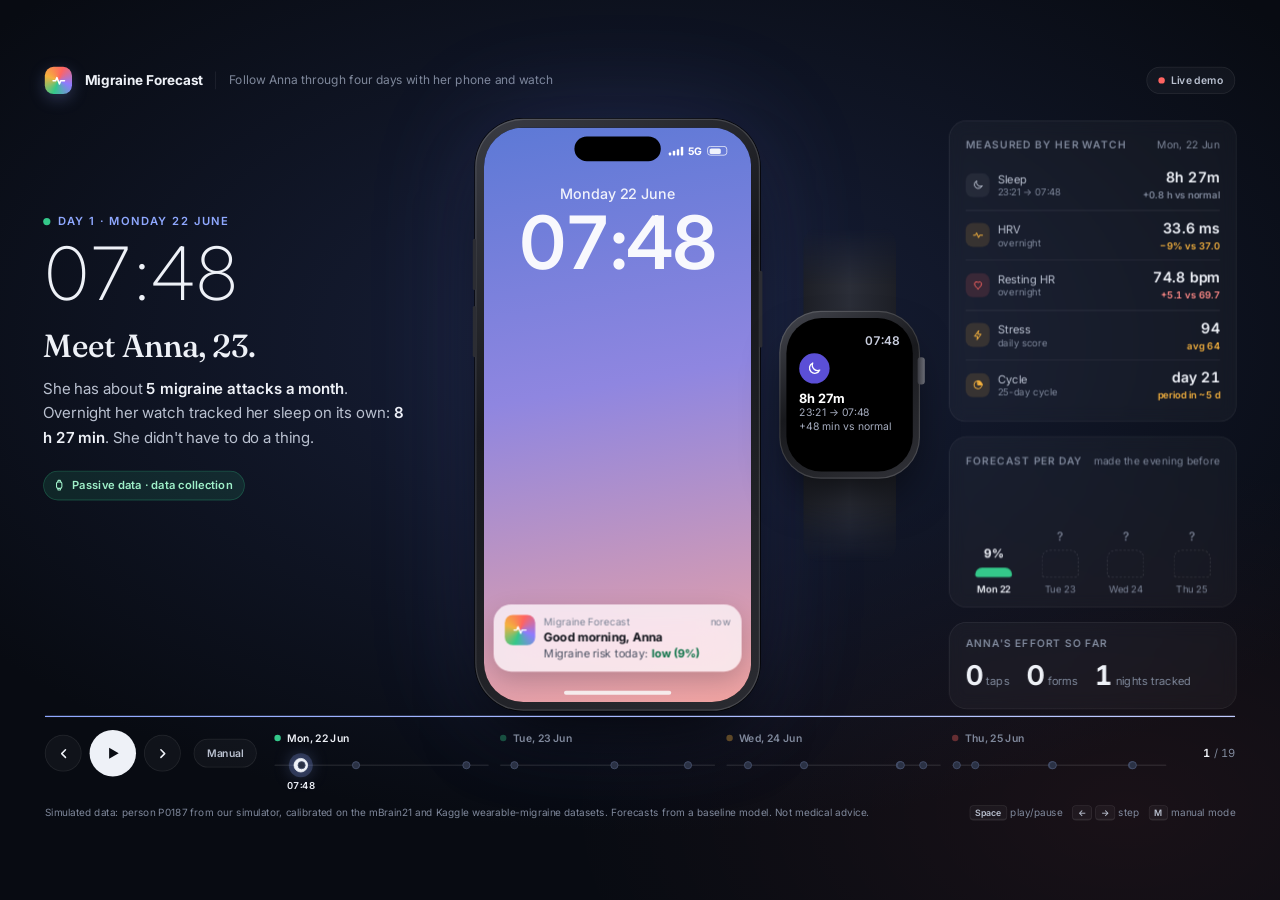
==== commit 0ff20954: "Demo: manual mode where the viewer taps the phone and watch buttons Co-Authored-By: Claude Opus 5.5 " ====
--- a/demo/index.html
+++ b/demo/index.html
@@ -133,6 +133,12 @@
 .prog i.run { animation: fill var(--dur) linear forwards; }
 .paused .prog i.run { animation-play-state: paused; }
 @keyframes fill { to { width: 100%; } }
+.mbtn { height: 36px; padding: 0 16px; border-radius: 99px; border: 1px solid var(--panel-line); background: var(--panel); color: var(--tx-2); font: 600 13px Inter, sans-serif; cursor: pointer; margin-left: 6px; }
+.mbtn.on { background: var(--accent); border-color: var(--accent); color: var(--bg); }
+.manual .prog, .manual #play { visibility: hidden; }
+.tap-ok { cursor: pointer; }
+.tap-goal { outline: 2px solid var(--brand, #4f63e6); outline-offset: 2px; animation: hint 1.3s ease-in-out infinite; }
+@keyframes hint { 50% { outline-color: transparent; } }
 .ctl-row { display: flex; align-items: center; gap: 22px; }
 .btns { display: flex; gap: 10px; align-items: center; }
 .cbtn { width: 46px; height: 46px; border-radius: 50%; border: 1px solid var(--panel-line); background: var(--panel); display: grid; place-items: center; cursor: pointer; font-size: 19px; color: var(--tx); transition: background .2s, transform .15s; }
@@ -405,13 +411,14 @@
         <button class="cbtn" id="prev" aria-label="Previous step"><svg class="i" viewBox="0 0 24 24"><path d="M15 6l-6 6 6 6"/></svg></button>
         <button class="cbtn play" id="play" aria-label="Play"></button>
         <button class="cbtn" id="next" aria-label="Next step"><svg class="i" viewBox="0 0 24 24"><path d="M9 6l6 6-6 6"/></svg></button>
+        <button class="mbtn" id="mode" aria-pressed="false" title="Tap the buttons on Anna's phone and watch yourself">Manual</button>
       </div>
       <div class="timeline" id="timeline"></div>
       <div class="count" id="count"></div>
     </div>
     <div class="foot">
       <span>Simulated data: person P0187 from our simulator, calibrated on the mBrain21 and Kaggle wearable-migraine datasets. Forecasts from a baseline model. Not medical advice.</span>
-      <span><kbd>Space</kbd> play/pause &nbsp; <kbd>←</kbd> <kbd>→</kbd> step</span>
+      <span><kbd>Space</kbd> play/pause &nbsp; <kbd>←</kbd> <kbd>→</kbd> step &nbsp; <kbd>M</kbd> manual mode</span>
     </div>
   </footer>
 </div>
@@ -756,6 +763,10 @@
   const host = scope === "watch" ? $("wscreen") : $("screen");
   const layers = host.querySelectorAll(scope === "watch" ? ".wl" : ".layer"), layer = layers[layers.length - 1];
   const el = layer && layer.querySelector(sel); if (!el) return;
+  tapEl(scope, el);
+}
+function tapEl(scope, el) {
+  const host = scope === "watch" ? $("wscreen") : $("screen");
   const r = document.createElement("span"); r.className = "ripple"; el.appendChild(r);
   if (scope === "phone") { // a fingertip appears where Anna taps
     const hb = host.getBoundingClientRect(), eb = el.getBoundingClientRect(), s = hb.width / host.offsetWidth;
@@ -800,15 +811,30 @@
 
   // watch
   const [wt, wv] = s.watch;
-  swapLayer($("wscreen"), `<div class="wl">${WATCH[wt](s, wv)}</div>`, "wl");
+  const wlayer = swapLayer($("wscreen"), `<div class="wl">${WATCH[wt](s, wv)}</div>`, "wl");
   if (s.buzz) after(s.buzz, () => { $("watch").classList.remove("buzz"); void $("watch").offsetWidth; $("watch").classList.add("buzz"); });
   else $("watch").classList.remove("buzz");
-  if (s.watchAfter) after(s.watchAfter, () => swapLayer($("wscreen"), `<div class="wl">${WATCH.logged(s, { at: s.time })}</div>`, "wl"));
-
-  // taps
+  const showLogged = () => swapLayer($("wscreen"), `<div class="wl">${WATCH.logged(s, { at: s.time })}</div>`, "wl");
+  const showThanks = () => { const t = layer.querySelector("#thx"); t && t.classList.add("in"); };
+  if (s.watchAfter && !manual) after(s.watchAfter, showLogged);
+
+  // taps: scripted in autoplay, done by the viewer in manual mode
   tapsShown = tapsBefore(i); $("taps").textContent = tapsShown;
-  (s.taps || []).forEach(([scope, sel, ms]) => after(ms, () => tapOn(scope, sel)));
-  if (s.thanks) after(s.thanks, () => { const t = layer.querySelector("#thx"); t && t.classList.add("in"); });
+  if (!manual) {
+    (s.taps || []).forEach(([scope, sel, ms]) => after(ms, () => tapOn(scope, sel)));
+    if (s.thanks) after(s.thanks, showThanks);
+  } else (s.taps || []).forEach(([scope, sel]) => {
+    const goal = (scope === "watch" ? wlayer : layer).querySelector(sel); if (!goal) return;
+    // answer options can be picked freely; other buttons only by themselves
+    const group = goal.parentElement.matches(".opts, .seg, .chips") ? [...goal.parentElement.children] : [goal];
+    goal.classList.add("tap-goal");
+    group.forEach(el => { el.classList.add("tap-ok"); el.onclick = () => {
+      group.forEach(g => { g.classList.remove("tap-goal", "tap-ok"); g.onclick = null; });
+      tapEl(scope, el);
+      if (s.thanks) after(700, showThanks);
+      if (s.watchAfter && scope === "watch") after(700, showLogged);
+    }; });
+  });
   $("nights").textContent = dayN;
 
   renderSignals(i);
@@ -832,6 +858,14 @@
   tl.querySelectorAll(".tday").forEach((t, di) => { t.classList.toggle("on", DAYS[di] === STEPS[cur].day); t.classList.toggle("known", revealIdx[DAYS[di]] <= cur); });
 }
 
+let manual = false;
+function setManual(m) {
+  manual = m;
+  if (m) setPlaying(false);
+  document.body.classList.toggle("manual", m);
+  $("mode").classList.toggle("on", m); $("mode").setAttribute("aria-pressed", m);
+  go(cur);
+}
 function setPlaying(p) {
   playing = p;
   document.body.classList.toggle("paused", !p);
@@ -839,13 +873,15 @@
   $("play").setAttribute("aria-label", p ? "Pause" : "Play");
 }
 $("prog").addEventListener("animationend", () => { if (playing) { if (cur < STEPS.length - 1) go(cur + 1); else setPlaying(false); } });
-$("play").onclick = () => { if (!playing && cur === STEPS.length - 1) go(0); setPlaying(!playing); };
+$("mode").onclick = () => setManual(!manual);
+$("play").onclick = () => { if (manual) return; if (!playing && cur === STEPS.length - 1) go(0); setPlaying(!playing); };
 $("next").onclick = () => go(cur + 1);
 $("prev").onclick = () => go(cur - 1);
 document.addEventListener("keydown", e => {
   if (e.key === "ArrowRight" || e.key === "PageDown") { go(cur + 1); e.preventDefault(); }
   else if (e.key === "ArrowLeft" || e.key === "PageUp") { go(cur - 1); e.preventDefault(); }
   else if (e.key === " ") { $("play").click(); e.preventDefault(); }
+  else if (e.key === "m" || e.key === "M") setManual(!manual);
   else if (e.key === "Home") go(0);
   else if (e.key === "End") go(STEPS.length - 1);
 });
